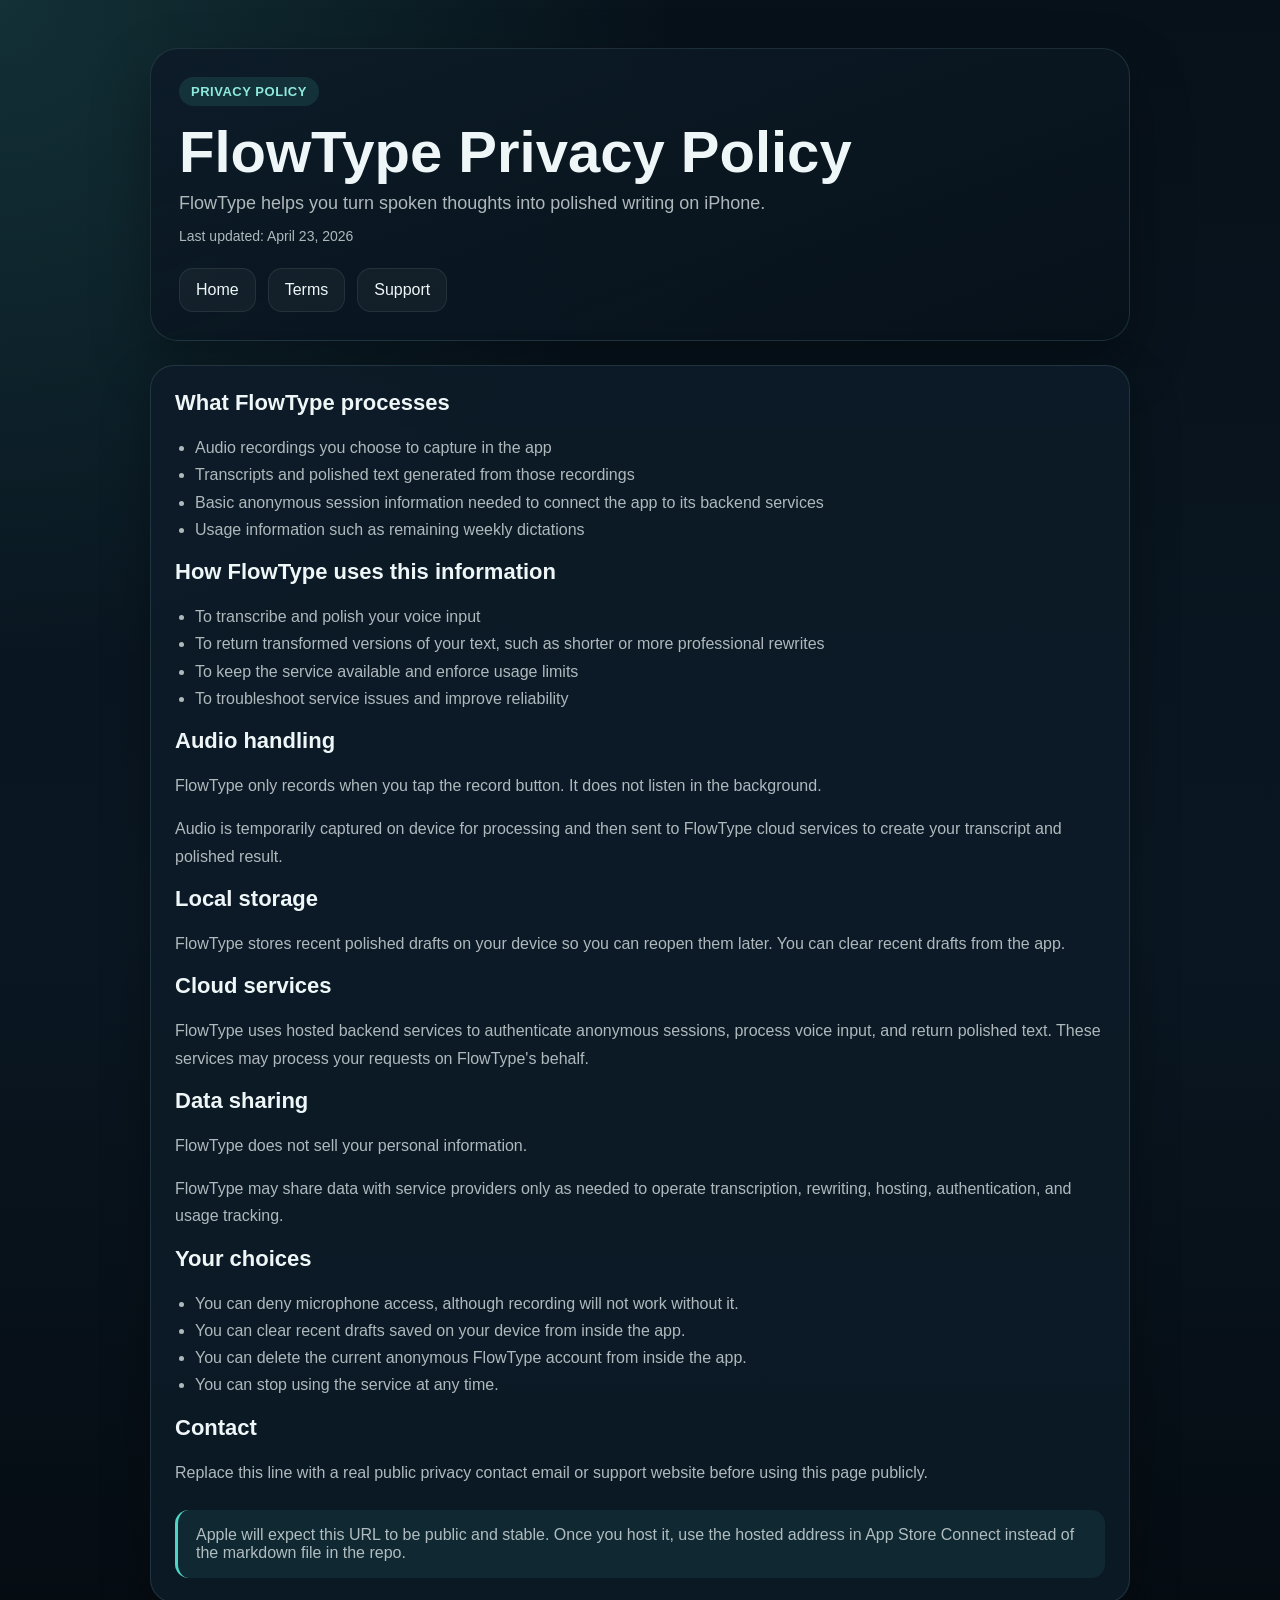
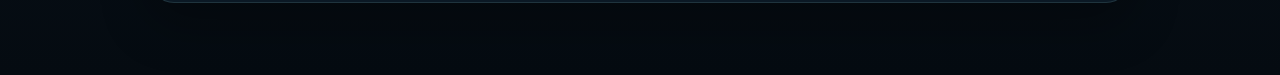
==== docs/privacy.html @ 0e9c43c1 "Add public legal and support site" ====
<!DOCTYPE html>
<html lang="en">
<head>
  <meta charset="utf-8">
  <meta name="viewport" content="width=device-width, initial-scale=1">
  <title>FlowType Privacy Policy</title>
  <link rel="stylesheet" href="./styles.css">
</head>
<body>
  <main class="page">
    <section class="hero">
      <div class="eyebrow">Privacy Policy</div>
      <h1>FlowType Privacy Policy</h1>
      <p class="lede">FlowType helps you turn spoken thoughts into polished writing on iPhone.</p>
      <p class="meta">Last updated: April 23, 2026</p>
      <nav class="nav" aria-label="Secondary">
        <a href="./index.html">Home</a>
        <a href="./terms.html">Terms</a>
        <a href="./support.html">Support</a>
      </nav>
    </section>

    <section class="content">
      <h2>What FlowType processes</h2>
      <ul>
        <li>Audio recordings you choose to capture in the app</li>
        <li>Transcripts and polished text generated from those recordings</li>
        <li>Basic anonymous session information needed to connect the app to its backend services</li>
        <li>Usage information such as remaining weekly dictations</li>
      </ul>

      <h2>How FlowType uses this information</h2>
      <ul>
        <li>To transcribe and polish your voice input</li>
        <li>To return transformed versions of your text, such as shorter or more professional rewrites</li>
        <li>To keep the service available and enforce usage limits</li>
        <li>To troubleshoot service issues and improve reliability</li>
      </ul>

      <h2>Audio handling</h2>
      <p>FlowType only records when you tap the record button. It does not listen in the background.</p>
      <p>Audio is temporarily captured on device for processing and then sent to FlowType cloud services to create your transcript and polished result.</p>

      <h2>Local storage</h2>
      <p>FlowType stores recent polished drafts on your device so you can reopen them later. You can clear recent drafts from the app.</p>

      <h2>Cloud services</h2>
      <p>FlowType uses hosted backend services to authenticate anonymous sessions, process voice input, and return polished text. These services may process your requests on FlowType's behalf.</p>

      <h2>Data sharing</h2>
      <p>FlowType does not sell your personal information.</p>
      <p>FlowType may share data with service providers only as needed to operate transcription, rewriting, hosting, authentication, and usage tracking.</p>

      <h2>Your choices</h2>
      <ul>
        <li>You can deny microphone access, although recording will not work without it.</li>
        <li>You can clear recent drafts saved on your device from inside the app.</li>
        <li>You can delete the current anonymous FlowType account from inside the app.</li>
        <li>You can stop using the service at any time.</li>
      </ul>

      <h2>Contact</h2>
      <p>Replace this line with a real public privacy contact email or support website before using this page publicly.</p>

      <div class="note">
        Apple will expect this URL to be public and stable. Once you host it, use the hosted address in App Store Connect instead of the markdown file in the repo.
      </div>
    </section>
  </main>
</body>
</html>
---- docs/styles.css ----
:root {
  --bg: #07111a;
  --panel: #0d1c28;
  --panel-border: rgba(153, 210, 209, 0.14);
  --text: #eef6f7;
  --muted: rgba(238, 246, 247, 0.72);
  --accent: #4ed5c6;
  --accent-strong: #8de8dd;
  --shadow: rgba(0, 0, 0, 0.3);
}

* {
  box-sizing: border-box;
}

body {
  margin: 0;
  font-family: "SF Pro Text", "Helvetica Neue", Helvetica, Arial, sans-serif;
  background:
    radial-gradient(circle at top left, rgba(78, 213, 198, 0.16), transparent 32%),
    linear-gradient(180deg, #07111a 0%, #0a1722 55%, #050b11 100%);
  color: var(--text);
  min-height: 100vh;
}

a {
  color: var(--accent-strong);
}

.page {
  width: min(980px, calc(100% - 32px));
  margin: 0 auto;
  padding: 48px 0 72px;
}

.hero {
  padding: 28px;
  border: 1px solid var(--panel-border);
  border-radius: 28px;
  background: linear-gradient(160deg, rgba(13, 28, 40, 0.96), rgba(7, 17, 26, 0.92));
  box-shadow: 0 24px 60px var(--shadow);
}

.eyebrow {
  display: inline-flex;
  align-items: center;
  gap: 8px;
  padding: 7px 12px;
  border-radius: 999px;
  background: rgba(78, 213, 198, 0.12);
  color: var(--accent-strong);
  font-size: 13px;
  font-weight: 700;
  letter-spacing: 0.04em;
  text-transform: uppercase;
}

h1 {
  margin: 18px 0 10px;
  font-size: clamp(34px, 5vw, 58px);
  line-height: 0.95;
}

.lede {
  max-width: 720px;
  margin: 0;
  font-size: 18px;
  line-height: 1.6;
  color: var(--muted);
}

.nav {
  display: flex;
  flex-wrap: wrap;
  gap: 12px;
  margin-top: 24px;
}

.nav a {
  padding: 12px 16px;
  border-radius: 14px;
  border: 1px solid rgba(255, 255, 255, 0.08);
  background: rgba(255, 255, 255, 0.04);
  text-decoration: none;
  color: var(--text);
}

.grid {
  display: grid;
  grid-template-columns: repeat(auto-fit, minmax(260px, 1fr));
  gap: 18px;
  margin-top: 28px;
}

.card,
.content {
  padding: 24px;
  border: 1px solid var(--panel-border);
  border-radius: 24px;
  background: rgba(13, 28, 40, 0.88);
  box-shadow: 0 20px 50px var(--shadow);
}

.card h2,
.content h2 {
  margin-top: 0;
  font-size: 22px;
}

.card p,
.content p,
.content li {
  color: var(--muted);
  line-height: 1.7;
}

.content {
  margin-top: 24px;
}

.content h3 {
  margin-top: 26px;
  margin-bottom: 8px;
  font-size: 18px;
}

.content ul {
  padding-left: 20px;
}

.meta {
  margin-top: 10px;
  font-size: 14px;
  color: var(--muted);
}

.note {
  margin-top: 24px;
  padding: 16px 18px;
  border-left: 3px solid var(--accent);
  border-radius: 14px;
  background: rgba(78, 213, 198, 0.08);
  color: var(--muted);
}

.footer {
  margin-top: 28px;
  color: var(--muted);
  font-size: 14px;
}

code {
  font-family: "SF Mono", Menlo, Monaco, Consolas, monospace;
  font-size: 0.95em;
}
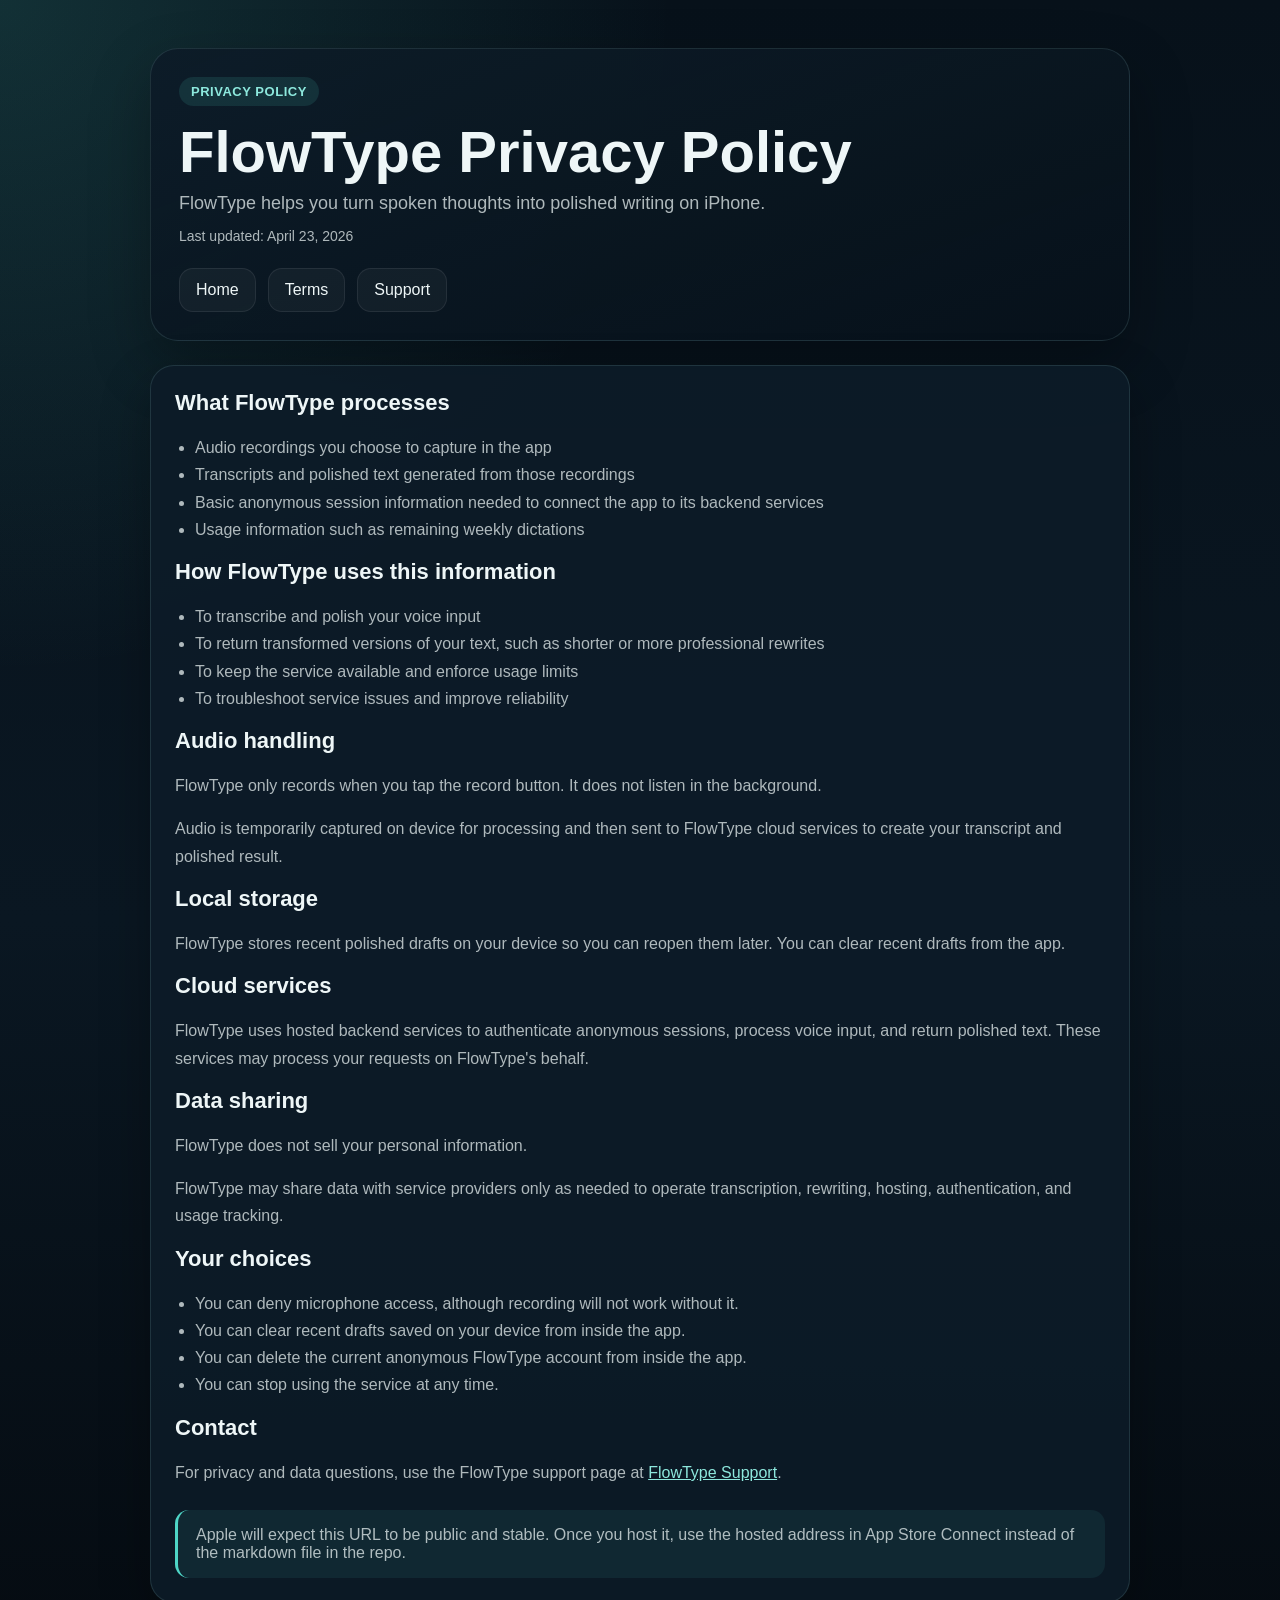
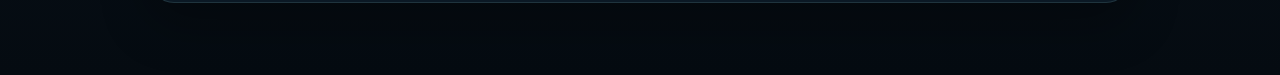
==== commit a57f1798: "Remove placeholder legal contact text" ====
--- a/docs/privacy.html
+++ b/docs/privacy.html
@@ -60,7 +60,7 @@
       </ul>
 
       <h2>Contact</h2>
-      <p>Replace this line with a real public privacy contact email or support website before using this page publicly.</p>
+      <p>For privacy and data questions, use the FlowType support page at <a href="./support.html">FlowType Support</a>.</p>
 
       <div class="note">
         Apple will expect this URL to be public and stable. Once you host it, use the hosted address in App Store Connect instead of the markdown file in the repo.
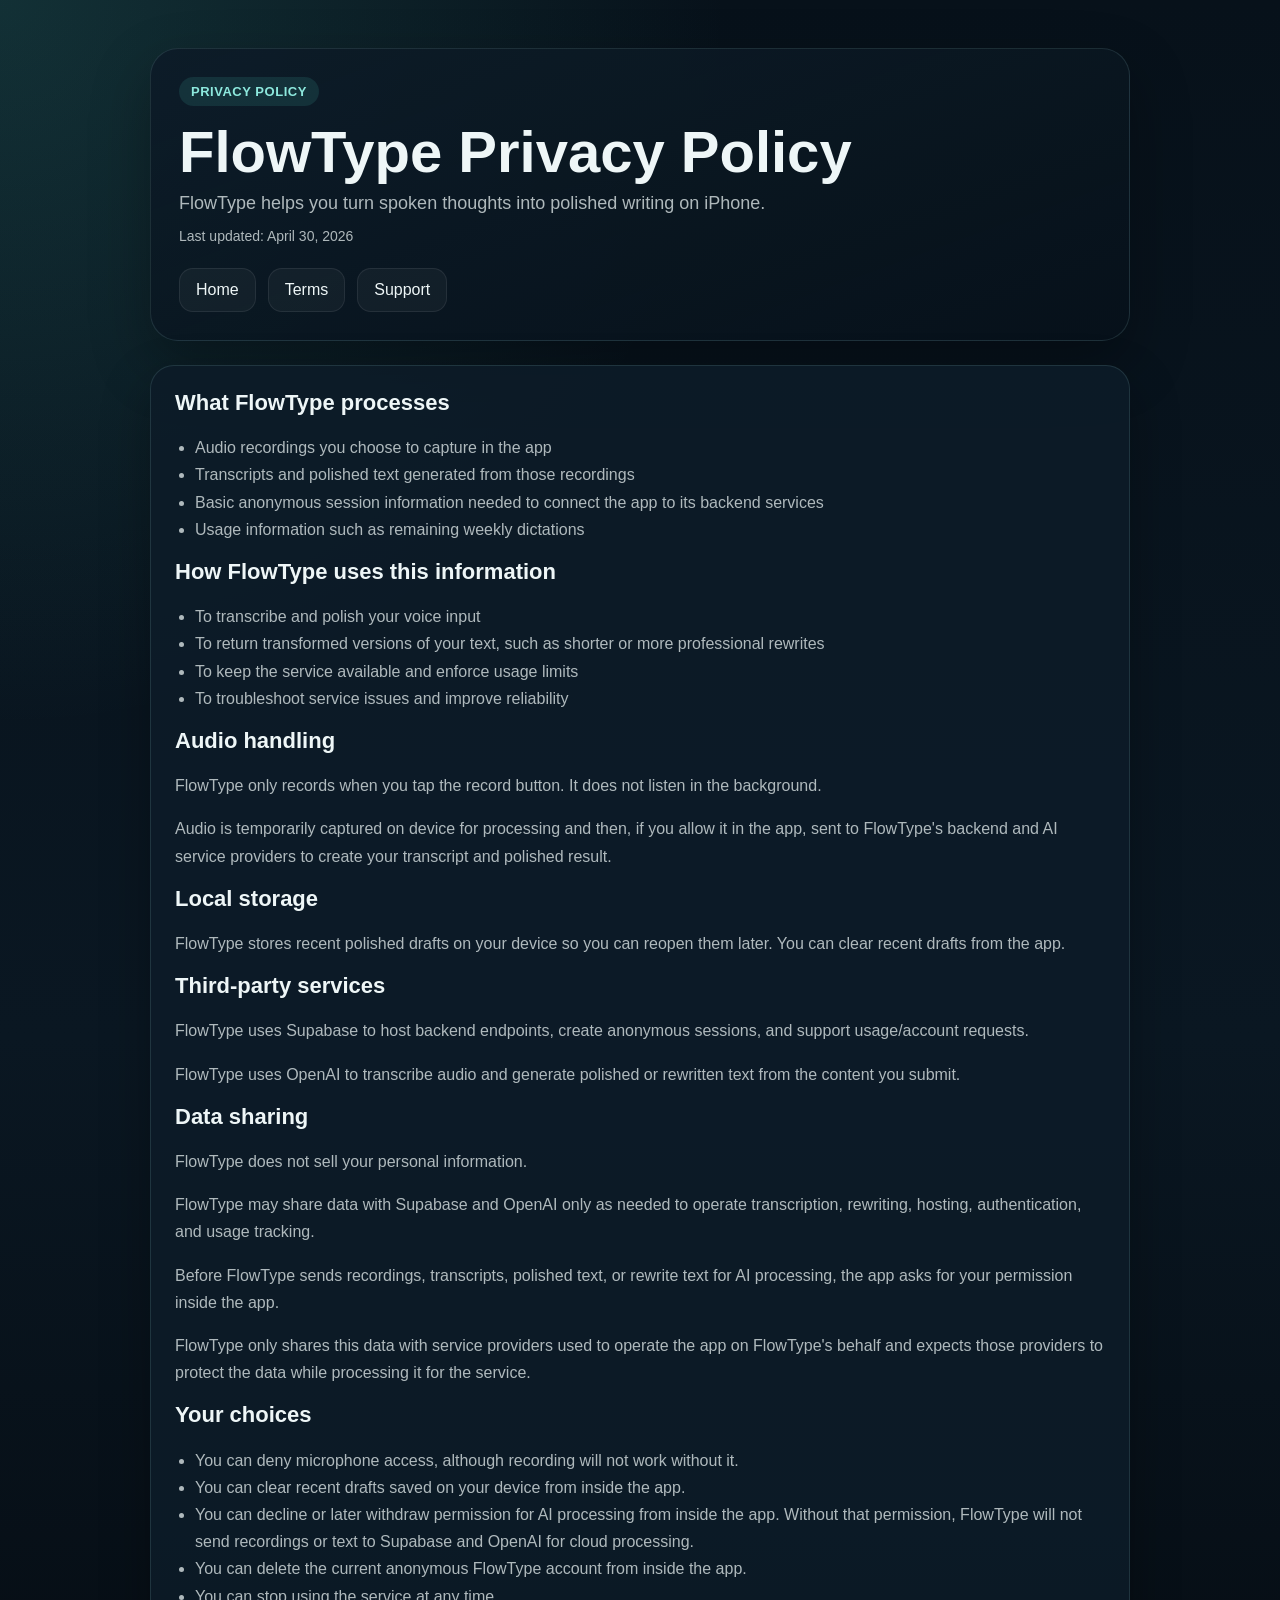
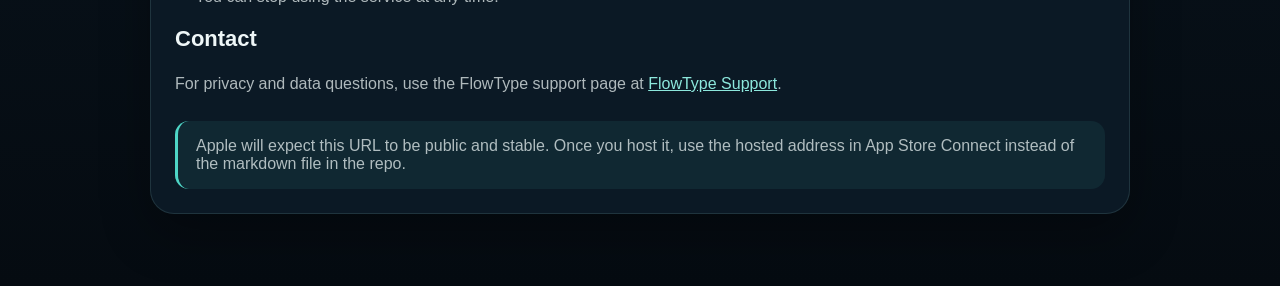
==== commit e77267b0: "Add explicit AI processing consent" ====
--- a/docs/privacy.html
+++ b/docs/privacy.html
@@ -12,7 +12,7 @@
       <div class="eyebrow">Privacy Policy</div>
       <h1>FlowType Privacy Policy</h1>
       <p class="lede">FlowType helps you turn spoken thoughts into polished writing on iPhone.</p>
-      <p class="meta">Last updated: April 23, 2026</p>
+      <p class="meta">Last updated: April 30, 2026</p>
       <nav class="nav" aria-label="Secondary">
         <a href="./index.html">Home</a>
         <a href="./terms.html">Terms</a>
@@ -39,22 +39,26 @@
 
       <h2>Audio handling</h2>
       <p>FlowType only records when you tap the record button. It does not listen in the background.</p>
-      <p>Audio is temporarily captured on device for processing and then sent to FlowType cloud services to create your transcript and polished result.</p>
+      <p>Audio is temporarily captured on device for processing and then, if you allow it in the app, sent to FlowType's backend and AI service providers to create your transcript and polished result.</p>
 
       <h2>Local storage</h2>
       <p>FlowType stores recent polished drafts on your device so you can reopen them later. You can clear recent drafts from the app.</p>
 
-      <h2>Cloud services</h2>
-      <p>FlowType uses hosted backend services to authenticate anonymous sessions, process voice input, and return polished text. These services may process your requests on FlowType's behalf.</p>
+      <h2>Third-party services</h2>
+      <p>FlowType uses Supabase to host backend endpoints, create anonymous sessions, and support usage/account requests.</p>
+      <p>FlowType uses OpenAI to transcribe audio and generate polished or rewritten text from the content you submit.</p>
 
       <h2>Data sharing</h2>
       <p>FlowType does not sell your personal information.</p>
-      <p>FlowType may share data with service providers only as needed to operate transcription, rewriting, hosting, authentication, and usage tracking.</p>
+      <p>FlowType may share data with Supabase and OpenAI only as needed to operate transcription, rewriting, hosting, authentication, and usage tracking.</p>
+      <p>Before FlowType sends recordings, transcripts, polished text, or rewrite text for AI processing, the app asks for your permission inside the app.</p>
+      <p>FlowType only shares this data with service providers used to operate the app on FlowType's behalf and expects those providers to protect the data while processing it for the service.</p>
 
       <h2>Your choices</h2>
       <ul>
         <li>You can deny microphone access, although recording will not work without it.</li>
         <li>You can clear recent drafts saved on your device from inside the app.</li>
+        <li>You can decline or later withdraw permission for AI processing from inside the app. Without that permission, FlowType will not send recordings or text to Supabase and OpenAI for cloud processing.</li>
         <li>You can delete the current anonymous FlowType account from inside the app.</li>
         <li>You can stop using the service at any time.</li>
       </ul>
